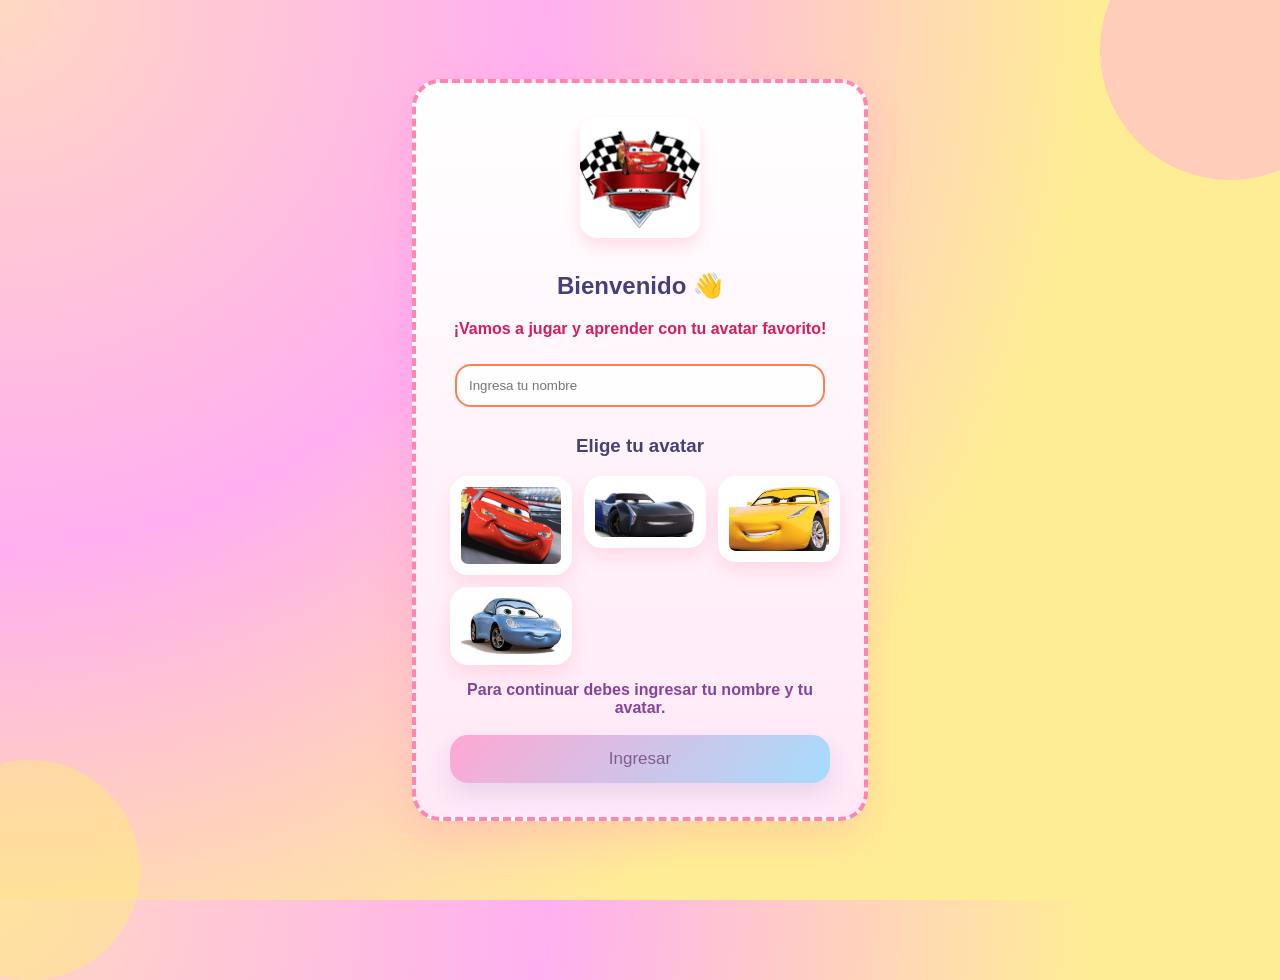
==== index.html @ 74309dc2 "Add files via upload" ====
<!DOCTYPE html>
<html lang="es">
<head>
    <meta charset="UTF-8">
    <meta name="viewport" content="width=device-width, initial-scale=1.0">
    <title>Juegos para niños</title>

    <link rel="stylesheet" href="css/estilo_inicio.css">
</head>

<body>

<div class="container">

    <img src="img/logo principal.png" class="logo">

    <h2>Bienvenido 👋</h2>
    <p class="subtitulo">¡Vamos a jugar y aprender con tu avatar favorito!</p>

    <input type="text" id="nombre"
        placeholder="Ingresa tu nombre"
        oninput="validar()">

    <h3>Elige tu avatar</h3>

    <div class="avatars">
        <img src="img/avatar1.png" onclick="seleccionar(this)">
        <img src="img/avatar2.png" onclick="seleccionar(this)">
        <img src="img/avatar3.png" onclick="seleccionar(this)">
        <img src="img/Captura de pantalla 2026-05-04 144529.png"
        onclick="seleccionar(this)">
    </div>

    <div id="feedback" class="mensaje-voz" aria-live="polite"></div>

    <button id="btn" type="button" onclick="ingresar()">
        Ingresar
    </button>

</div>

<script src="js/index.js"></script>

</body>
</html>
---- css/estilo_inicio.css ----
body {
        margin: 0;
        min-height: 100vh;
        font-family: 'Comic Sans MS', 'Comic Sans', Arial, sans-serif;
        background: radial-gradient(circle at top left, #ffd8c3, #ffaff0 35%, #ffed95 70%);
        display: flex;
        justify-content: center;
        align-items: center;
        position: relative;
        overflow: hidden;
    }

    body::before,
    body::after {
        content: '';
        position: absolute;
        border-radius: 50%;
        opacity: 0.4;
    }

    body::before {
        width: 260px;
        height: 260px;
        background: #ff9cee;
        top: -80px;
        right: -80px;
    }

    body::after {
        width: 220px;
        height: 220px;
        background: #fff16c;
        bottom: -80px;
        left: -80px;
    }

    .container {
        background: linear-gradient(180deg, #ffffff, #ffe8f7);
        padding: 34px;
        width: 380px;
        border-radius: 28px;
        box-shadow: 0 18px 40px rgba(255, 105, 180, 0.18);
        text-align: center;
        border: 4px dashed rgba(255, 128, 171, 0.95);
        animation: aparecer 0.6s ease;
        position: relative;
        z-index: 1;
    }

    @keyframes aparecer {
        from { opacity: 0; transform: translateY(20px); }
        to { opacity: 1; transform: translateY(0); }
    }

    .logo {
        width: 120px;
        margin-bottom: 10px;
        border-radius: 18px;
        box-shadow: 0 8px 15px rgba(255,111,145,0.2);
    }

    h2, h3 {
        color: #463f7b;
        text-shadow: 1px 1px 0 rgba(255,255,255,0.7);
    }

    p {
        color: #76448a;
        font-size: 1rem;
        margin-bottom: 0;
    }

    input {
        width: 90%;
        padding: 12px;
        margin: 10px 0;
        border-radius: 16px;
        border: 2px solid #ff7f50;
        outline: none;
        transition: 0.3s;
        background: rgba(255,255,255,0.9);
    }

    input:focus {
        border-color: #ff4db4;
        box-shadow: 0 0 10px rgba(255,77,180,0.4);
    }

    .avatars {
        display: grid;
        grid-template-columns: repeat(3, 1fr);
        gap: 12px;
        margin-top: 10px;
    }

    .avatars img.activo {
    border: 4px solid #ff9800;
    border-radius: 50%;
    transform: scale(1.1);
    }

    .avatars img:hover {
        transform: scale(1.1);
    }

    .selected {
        border: 3px solid brown !important;
        transform: scale(1.1);
    }

    button {
        margin-top: 18px;
        padding: 14px;
        width: 100%;
        font-size: 17px;
        background: linear-gradient(135deg, #ff85c0, #76d6ff);
        color: #3b1656;
        border: none;
        border-radius: 18px;
        cursor: pointer;
        transition: 0.3s;
        box-shadow: 0 10px 22px rgba(96, 45, 150, 0.18);
    }

    button:disabled {
        background: #e0e0e0;
        color: #888;
        cursor: not-allowed;
        box-shadow: none;
    }

    button:hover:not(:disabled) {
        transform: translateY(-2px);
        background: linear-gradient(135deg, #ff4dc5, #4dc9ff);
    }

    .mensaje-voz {
        min-height: 1.4rem;
        margin: 16px auto 0;
        color: #7d3c98;
        font-size: 1rem;
        font-weight: 700;
        opacity: 0.95;
    }

    .subtitulo {
        color: #d81b60;
        font-size: 1rem;
        margin: 0 0 16px;
        font-weight: 600;
    }

    .inactivo {
        opacity: 0.65;
    }

    .avatars img{
        width: 100px;
        cursor: pointer;
        border: 3px solid transparent;
        border-radius: 18px;
        transition: 0.3s;
        box-shadow: 0 8px 18px rgba(255, 111, 145, 0.18);
        background: #fff;
        padding: 8px;
    }

    .avatars img:hover{
        transform: scale(1.08);
    }

    .avatars img.activo{
        border: 4px solid #ffea00;
        border-radius: 50%;
        transform: scale(1.14);
        box-shadow: 0 10px 20px rgba(255, 235, 59, 0.25);
    }
    .confeti{

    position: fixed;

    width: 12px;
    height: 12px;

    top: -20px;

    border-radius: 50%;

    animation: caer linear forwards;

    z-index: 9999;
}

@keyframes caer{

    to{

        transform: translateY(110vh) rotate(720deg);

    }

}
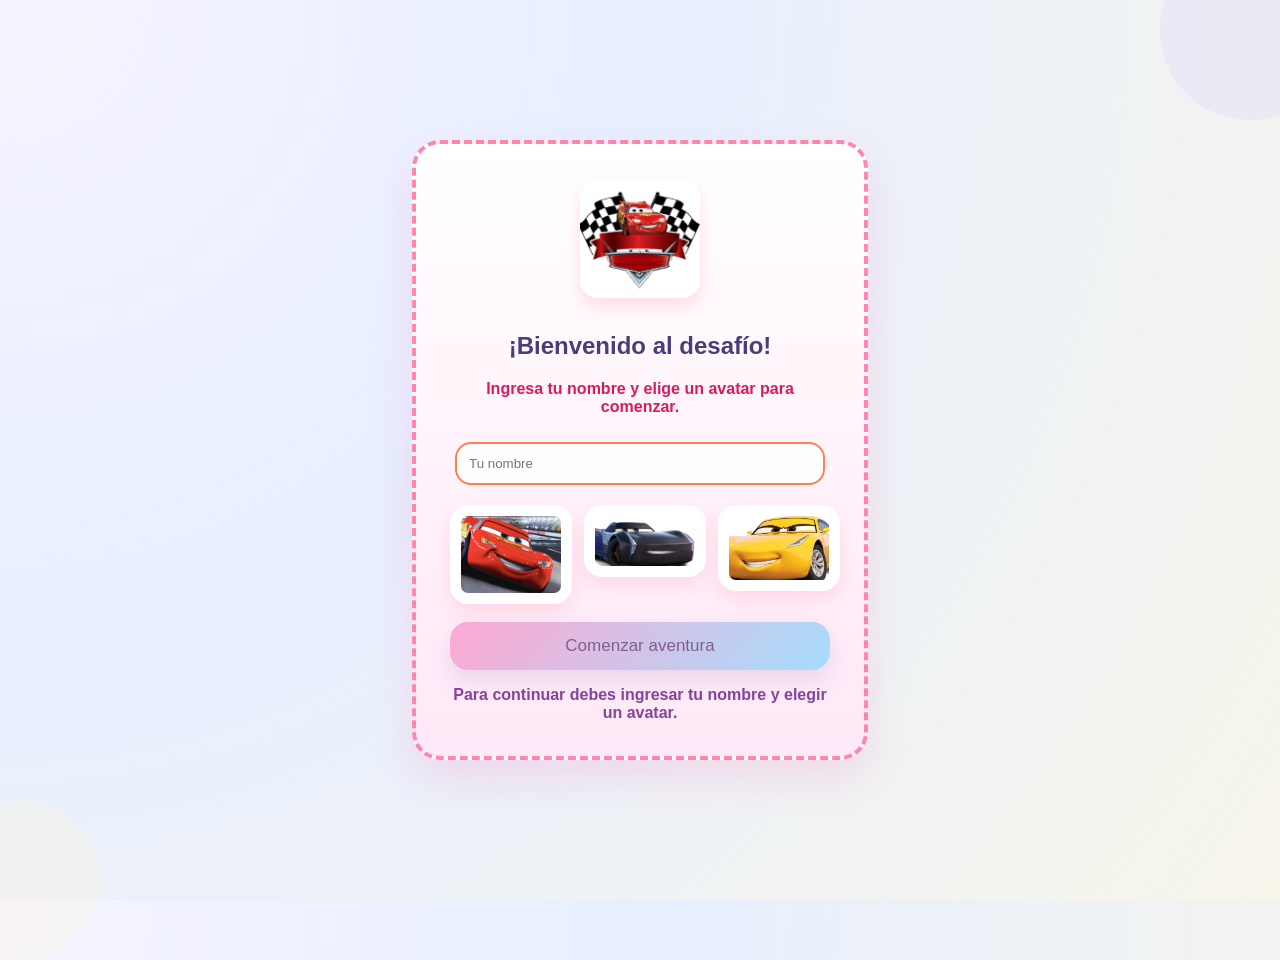
==== commit 6873dedc: "1" ====
--- a/index.html
+++ b/index.html
@@ -1,45 +1,33 @@
 <!DOCTYPE html>
 <html lang="es">
+
 <head>
     <meta charset="UTF-8">
     <meta name="viewport" content="width=device-width, initial-scale=1.0">
-    <title>Juegos para niños</title>
-
+    <title>Inicio - Juegos</title>
+    <link rel="icon" href="img/icono.png" type="image/png">
     <link rel="stylesheet" href="css/estilo_inicio.css">
 </head>
 
 <body>
+    <div class="container">
+        <img src="img/logo principal.png" alt="Logo juego" class="logo">
+        <h2>¡Bienvenido al desafío!</h2>
+        <p class="subtitulo">Ingresa tu nombre y elige un avatar para comenzar.</p>
 
-<div class="container">
+        <input id="nombre" type="text" placeholder="Tu nombre">
 
-    <img src="img/logo principal.png" class="logo">
+        <div class="avatars">
+            <img src="img/avatar1.png" alt="Avatar 1" onclick="seleccionar(this)">
+            <img src="img/avatar2.png" alt="Avatar 2" onclick="seleccionar(this)">
+            <img src="img/avatar3.png" alt="Avatar 3" onclick="seleccionar(this)">
+        </div>
 
-    <h2>Bienvenido 👋</h2>
-    <p class="subtitulo">¡Vamos a jugar y aprender con tu avatar favorito!</p>
-
-    <input type="text" id="nombre"
-        placeholder="Ingresa tu nombre"
-        oninput="validar()">
-
-    <h3>Elige tu avatar</h3>
-
-    <div class="avatars">
-        <img src="img/avatar1.png" onclick="seleccionar(this)">
-        <img src="img/avatar2.png" onclick="seleccionar(this)">
-        <img src="img/avatar3.png" onclick="seleccionar(this)">
-        <img src="img/Captura de pantalla 2026-05-04 144529.png"
-        onclick="seleccionar(this)">
+        <button id="btn" onclick="ingresar()">Comenzar aventura</button>
+        <div id="feedback" class="mensaje-voz"></div>
     </div>
 
-    <div id="feedback" class="mensaje-voz" aria-live="polite"></div>
+    <script src="js/index.js"></script>
+</body>
 
-    <button id="btn" type="button" onclick="ingresar()">
-        Ingresar
-    </button>
-
-</div>
-
-<script src="js/index.js"></script>
-
-</body>
 </html>
--- a/css/estilo_inicio.css
+++ b/css/estilo_inicio.css
@@ -2,7 +2,7 @@
         margin: 0;
         min-height: 100vh;
         font-family: 'Comic Sans MS', 'Comic Sans', Arial, sans-serif;
-        background: radial-gradient(circle at top left, #ffd8c3, #ffaff0 35%, #ffed95 70%);
+        background: radial-gradient(circle at top left, #f6f3ff, #e7efff 40%, #f7f5ea 100%);
         display: flex;
         justify-content: center;
         align-items: center;
@@ -15,23 +15,23 @@
         content: '';
         position: absolute;
         border-radius: 50%;
-        opacity: 0.4;
+        opacity: 0.18;
     }
 
     body::before {
-        width: 260px;
-        height: 260px;
-        background: #ff9cee;
-        top: -80px;
-        right: -80px;
+        width: 180px;
+        height: 180px;
+        background: #c8c4ff;
+        top: -60px;
+        right: -60px;
     }
 
     body::after {
-        width: 220px;
-        height: 220px;
-        background: #fff16c;
-        bottom: -80px;
-        left: -80px;
+        width: 160px;
+        height: 160px;
+        background: #fff5c2;
+        bottom: -60px;
+        left: -60px;
     }
 
     .container {
@@ -134,6 +134,25 @@
         background: linear-gradient(135deg, #ff4dc5, #4dc9ff);
     }
 
+    button.animando {
+        animation: ingresar-accion 0.4s ease;
+    }
+
+    @keyframes ingresar-accion {
+        0% {
+            transform: scale(1);
+            box-shadow: 0 10px 22px rgba(96, 45, 150, 0.18);
+        }
+        50% {
+            transform: scale(1.06);
+            box-shadow: 0 14px 28px rgba(96, 45, 150, 0.22);
+        }
+        100% {
+            transform: scale(1);
+            box-shadow: 0 10px 22px rgba(96, 45, 150, 0.18);
+        }
+    }
+
     .mensaje-voz {
         min-height: 1.4rem;
         margin: 16px auto 0;
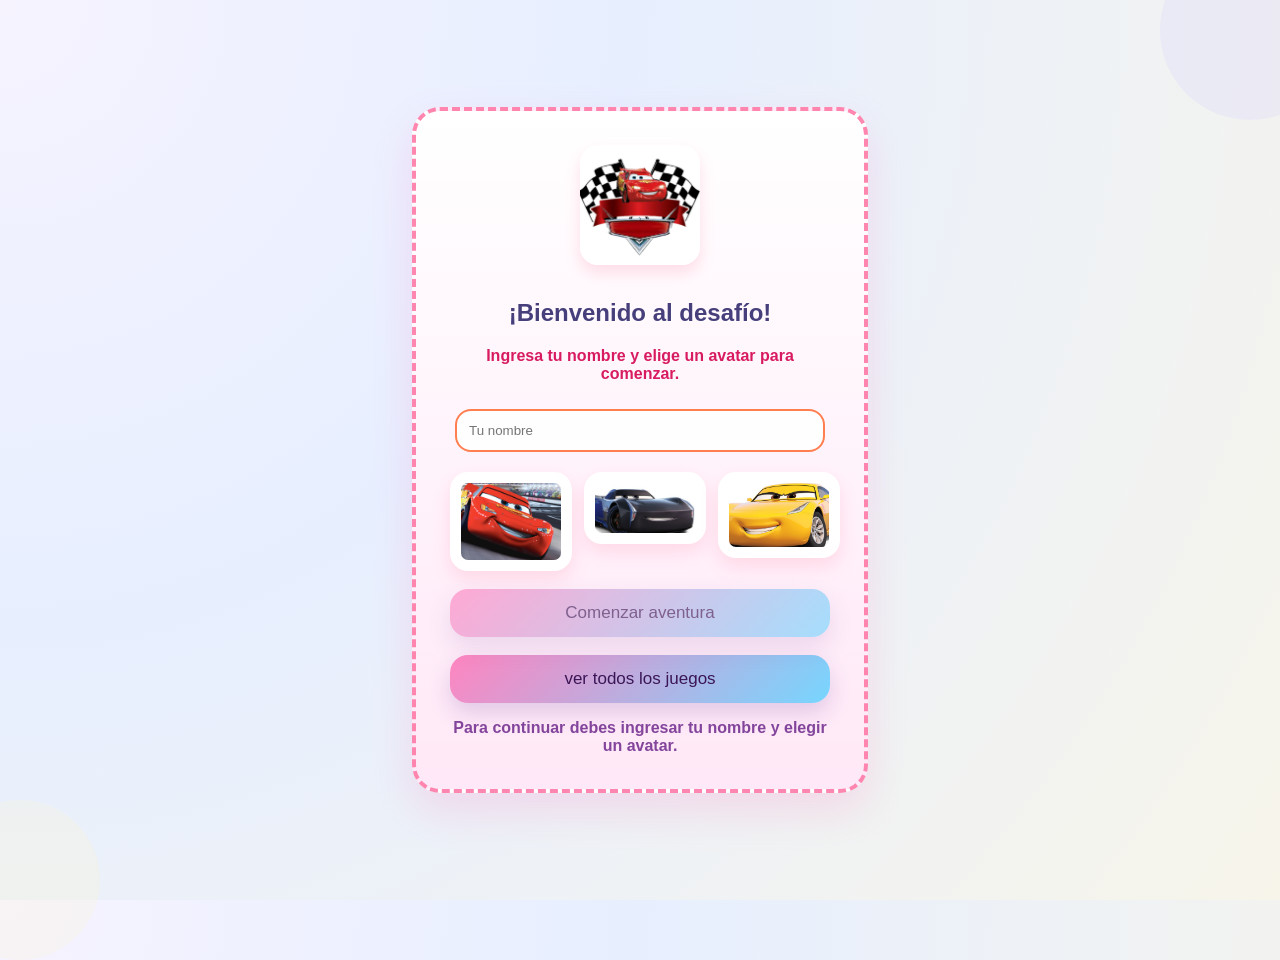
==== commit 8d456764: "2" ====
--- a/index.html
+++ b/index.html
@@ -24,6 +24,7 @@
         </div>
 
         <button id="btn" onclick="ingresar()">Comenzar aventura</button>
+        <button type="button" onclick="window.location.href='todos.html'">ver todos los juegos</button>
         <div id="feedback" class="mensaje-voz"></div>
     </div>
 
